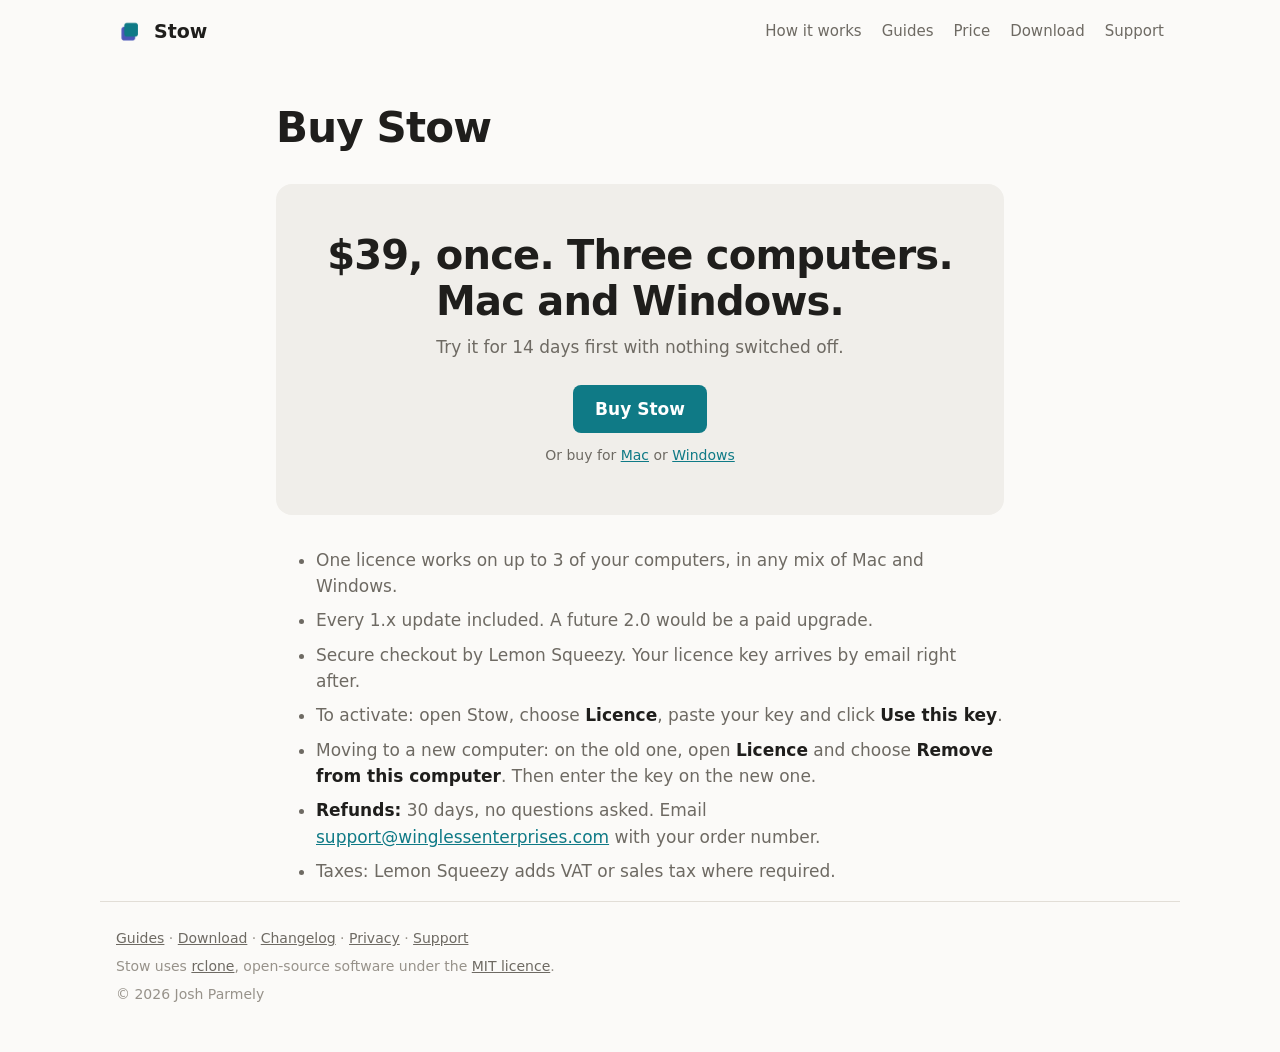
==== buy/index.html @ 5a2c9f39 "Site f1a015d" ====
<!doctype html>
<html lang="en">
<head>
<meta charset="utf-8">
<meta name="viewport" content="width=device-width, initial-scale=1">
<title>Buy | Stow</title>
<meta name="description" content="Stow is $39 once, for three computers, Mac and Windows. 14-day free trial and a 30-day refund, no questions asked.">
<link rel="icon" href="../icon.png">
<link rel="stylesheet" href="../style.css">
<script data-goatcounter="https://stow.goatcounter.com/count" async src="//gc.zgo.at/count.js"></script>
</head>
<body>

<header class="top">
  <a class="brand" href="../"><img src="../icon.png" alt="" width="28" height="28">Stow</a>
  <nav>
    <a href="../#how">How it works</a>
    <a href="../guides/">Guides</a>
    <a href="../buy/">Price</a>
    <a href="../download/">Download</a>
    <a href="../support/">Support</a>
  </nav>
</header>

<main class="page">
<h1>Buy Stow</h1>

<section class="price">
  <h2>$39, once. Three computers. Mac and Windows.</h2>
  <p>Try it for 14 days first with nothing switched off.</p>
  <div class="buy">
    <a class="button" data-buy href="https://wingless-enterprises.lemonsqueezy.com/checkout/buy/80c4538e-4181-4d3f-bd18-79e48f971d4a">Buy Stow</a>
    <p class="fine" data-buy-other>Or buy for <a data-platform="mac" href="https://wingless-enterprises.lemonsqueezy.com/checkout/buy/80c4538e-4181-4d3f-bd18-79e48f971d4a?checkout%5Bcustom%5D%5Bplatform%5D=mac">Mac</a>
      or <a data-platform="windows" href="https://wingless-enterprises.lemonsqueezy.com/checkout/buy/80c4538e-4181-4d3f-bd18-79e48f971d4a?checkout%5Bcustom%5D%5Bplatform%5D=windows">Windows</a></p>
  </div>
</section>

<ul>
  <li>One licence works on up to 3 of your computers, in any mix of Mac and Windows.</li>
  <li>Every 1.x update included. A future 2.0 would be a paid upgrade.</li>
  <li>Secure checkout by Lemon Squeezy. Your licence key arrives by email right after.</li>
  <li>To activate: open Stow, choose <strong>Licence</strong>, paste your key and click
    <strong>Use this key</strong>.</li>
  <li>Moving to a new computer: on the old one, open <strong>Licence</strong> and choose
    <strong>Remove from this computer</strong>. Then enter the key on the new one.</li>
  <li><strong>Refunds:</strong> 30 days, no questions asked. Email
    <a href="mailto:support@winglessenterprises.com">support@winglessenterprises.com</a> with your
    order number.</li>
  <li>Taxes: Lemon Squeezy adds VAT or sales tax where required.</li>
</ul>
</main>

<footer>
  <p><a href="../guides/">Guides</a> ·
    <a href="../download/">Download</a> ·
    <a href="https://github.com/HGWingless/stow/releases">Changelog</a> ·
    <a href="../privacy/">Privacy</a> ·
    <a href="../support/">Support</a></p>
  <p>Stow uses <a href="https://rclone.org">rclone</a>, open-source software under the
    <a href="https://github.com/rclone/rclone/blob/master/COPYING">MIT licence</a>.</p>
  <p>© 2026 Josh Parmely</p>
</footer>
<script>
  // One Buy button (SPL-125). It buys for the platform this browser is on, and the line under it
  // buys for the other. Lemon Squeezy records the platform and where the visitor came from.
  (() => {
    const CHECKOUT = "https://wingless-enterprises.lemonsqueezy.com/checkout/buy/80c4538e-4181-4d3f-bd18-79e48f971d4a";
    const NAMES = { mac: "Mac", windows: "Windows" };
    const ua = navigator.userAgent;
    // An iPad asks for the desktop site as a Mac, so a touch screen rules a Mac out.
    const os = /Windows/.test(ua) ? "windows"
      : /Macintosh/.test(ua) && navigator.maxTouchPoints < 2 ? "mac" : null;

    // Remember utm_source for the visit, so arriving on one page and buying on another still counts.
    let source = new URLSearchParams(location.search).get("utm_source");
    try {
      if (source) sessionStorage.setItem("utm_source", source);
      else source = sessionStorage.getItem("utm_source");
    } catch {}

    const checkout = (platform) => {
      const q = new URLSearchParams();
      if (platform) q.set("checkout[custom][platform]", platform);
      if (source) q.set("checkout[custom][source]", source);
      return q.size ? `${CHECKOUT}?${q}` : CHECKOUT;
    };

    for (const buy of document.querySelectorAll(".buy")) {
      const button = buy.querySelector("[data-buy]");
      const other = buy.querySelector("[data-buy-other]");
      button.href = checkout(os);
      for (const a of other.querySelectorAll("[data-platform]")) a.href = checkout(a.dataset.platform);
      if (!os) continue;
      const them = os === "mac" ? "windows" : "mac";
      button.textContent = `Buy Stow for ${NAMES[os]}`;
      other.innerHTML = "";
      other.append(`${os === "mac" ? "On Windows?" : "On a Mac?"} `);
      const link = document.createElement("a");
      link.href = checkout(them);
      link.textContent = `Buy for ${NAMES[them]}`;
      other.append(link);
    }
  })();
</script>

</body>
</html>
---- style.css ----
/* Stow's site. Colours are the app's own (mockups/README.md): teal is for actions only, and the
   status colours are not used here at all. */

:root {
  --bg: #fbfaf8;
  --panel: #f0eeea;
  --card: #ffffff;
  --border: #e2ded7;
  --text: #1f1e1c;
  --muted: #6e6a63;
  --faint: #97928a;
  --accent: #0f7a86;
  --accent-hover: #0b616b;
  --on-accent: #ffffff;
  --code-bg: #1f1e1c;
  --code-text: #eceae7;
  color-scheme: light;
}

@media (prefers-color-scheme: dark) {
  :root:not([data-theme="light"]) {
    --bg: #1b1d1f;
    --panel: #151719;
    --card: #212427;
    --border: #2a2d30;
    --text: #eceae7;
    --muted: #a39f98;
    --faint: #8b877f;
    --accent: #3fb0c2;
    --accent-hover: #6cc6d4;
    --on-accent: #0f1214;
    --code-bg: #151719;
    --code-text: #eceae7;
    color-scheme: dark;
  }
}

* { box-sizing: border-box; }

body {
  margin: 0;
  background: var(--bg);
  color: var(--text);
  font: 17px/1.55 -apple-system, BlinkMacSystemFont, "Segoe UI", system-ui, sans-serif;
  -webkit-font-smoothing: antialiased;
}

a { color: var(--accent); }
a:hover { color: var(--accent-hover); }

.top, main, footer {
  max-width: 1080px;
  margin: 0 auto;
  padding: 0 16px;
}

.top {
  display: flex;
  align-items: center;
  justify-content: space-between;
  gap: 16px;
  height: 64px;
}
.brand {
  display: flex;
  align-items: center;
  gap: 10px;
  color: var(--text);
  font-weight: 650;
  font-size: 19px;
  text-decoration: none;
}
.top nav { display: flex; gap: 20px; font-size: 15px; }
.top nav a { color: var(--muted); text-decoration: none; }
.top nav a:hover { color: var(--text); }

h1, h2 { letter-spacing: -0.02em; line-height: 1.15; }
h1 { font-size: clamp(34px, 6vw, 56px); margin: 48px 0 16px; }
h2 { font-size: 24px; margin: 0 0 10px; }

.hero { text-align: center; }
.lede { max-width: 640px; margin: 0 auto 28px; color: var(--muted); font-size: 19px; }

.downloads { display: flex; flex-wrap: wrap; justify-content: center; gap: 12px; }
.downloads p { flex-basis: 100%; margin: 0; }
.button {
  display: inline-block;
  padding: 11px 22px;
  border-radius: 8px;
  background: var(--accent);
  color: var(--on-accent);
  font-weight: 600;
  text-decoration: none;
}
.button:hover { background: var(--accent-hover); color: var(--on-accent); }
.fine, .soon { font-size: 14px; color: var(--faint); }

/* A platform with no release yet keeps its button, gone quiet, with a line saying so beside it. */
.button[aria-disabled="true"] {
  background: var(--panel);
  color: var(--faint);
  pointer-events: none;
}

.shot { margin: 40px auto 0; max-width: 960px; }
.shot img, .shot video {
  display: block;
  width: 100%;
  height: auto;
  /* The screenshots are whole macOS windows, rounded corners and all, so the shadow follows them. */
  filter: drop-shadow(0 16px 32px rgba(0, 0, 0, 0.22));
}

section { margin: 88px 0; }

.rules {
  display: grid;
  grid-template-columns: repeat(3, 1fr);
  gap: 20px;
}
.rules h3 { font-size: 19px; margin: 0 0 8px; letter-spacing: -0.01em; }
.rules p { margin: 0; }
.rules article {
  background: var(--card);
  border: 1px solid var(--border);
  border-radius: 12px;
  padding: 24px;
}
.rules p, .feature p, .fit li, .price p { color: var(--muted); }
.rules h2 { font-size: 20px; }
em { font-style: normal; color: var(--text); font-weight: 560; }

.feature {
  display: grid;
  grid-template-columns: 1.2fr 1fr;
  gap: 40px;
  align-items: center;
}
.feature .shot { margin: 0; }
.command { grid-template-columns: 1fr 1.2fr; }

pre {
  margin: 0;
  padding: 20px;
  border-radius: 12px;
  background: var(--code-bg);
  color: var(--code-text);
  font: 14px/1.6 ui-monospace, SFMono-Regular, Menlo, "Cascadia Mono", Consolas, monospace;
  overflow-x: auto;
}

.fit ul { padding-left: 20px; }
.fit li { margin: 6px 0; }

.price {
  text-align: center;
  background: var(--panel);
  border-radius: 16px;
  padding: 48px 24px;
}
.price h2 { font-size: 40px; }
.price p { max-width: 560px; margin: 0 auto 14px; }
.price .button { margin-top: 10px; }

footer p { margin: 6px 0; }
footer a { color: var(--muted); }

footer {
  border-top: 1px solid var(--border);
  padding-top: 20px;
  padding-bottom: 40px;
  color: var(--faint);
  font-size: 14px;
}

@media (max-width: 760px) {
  body { font-size: 16px; }
  h1 { margin-top: 28px; }
  section { margin: 56px 0; }
  .rules, .feature, .command, .steps-grid, .platforms { grid-template-columns: 1fr; }
  .command pre { order: 2; }
  .top nav { gap: 14px; font-size: 14px; }
  .shot { margin-top: 28px; }
}

/* A grid item defaults to min-width: auto, so the code block would widen the page on a phone. */
.feature > * { min-width: 0; }

/* The demo comes in both themes; only the one matching the reader's is shown. */
.demo .dark { display: none; }
@media (prefers-color-scheme: dark) {
  .demo .light { display: none; }
  .demo .dark { display: block; }
}
/* A recording is a rectangle, and its corners hold whatever was behind the window. Clip it to the
   window's own corners (a touch over 12.5 pt on a 1200 x 1000 pt window, so no background survives), in proportion so it holds at any
   width. */
.demo video { border-radius: 1.2% / 1.44%; }

/* Guides (SPL-96): one readable column. */
.guide { max-width: 720px; }
.guide h1 { font-size: clamp(30px, 5vw, 42px); margin: 40px 0 14px; }
.guide h2 { margin-top: 44px; }
.guide h3 { font-size: 19px; margin: 28px 0 8px; }
.guide p code, .guide li code {
  font: 0.92em ui-monospace, SFMono-Regular, Menlo, "Cascadia Mono", Consolas, monospace;
  padding: 1px 5px;
  border-radius: 5px;
  background: var(--code-bg);
  color: var(--code-text);
  overflow-wrap: anywhere;
}
.guide p, .guide li { color: var(--muted); }
.guide strong { color: var(--text); font-weight: 600; }
.guide .kicker { margin: 32px 0 0; font-size: 14px; color: var(--faint); }
.guide .lede { margin: 0 0 8px; text-align: left; }
.guide li { margin: 8px 0; }
.steps { padding-left: 22px; }
.try {
  margin: 64px 0 32px;
  padding: 32px 24px;
  border-radius: 16px;
  background: var(--panel);
  text-align: center;
}
.try h2 { margin-top: 0; }
.try .shot { margin: 20px auto; }
.guide-list { list-style: none; padding: 0; }
.guide-list li { margin: 24px 0; }
.guide-list a { font-size: 20px; font-weight: 600; text-decoration: none; }
.guide-list p { margin: 4px 0 0; }

/* The sentence the demo ends on, said under it as well (SPL-125). */
.sentence {
  max-width: 680px;
  margin: 24px auto 0;
  padding: 14px 18px;
  border-left: 3px solid var(--accent);
  border-radius: 8px;
  background: var(--card);
  color: var(--text);
  font-size: 18px;
  text-align: left;
}

.how h2, .why h2, .faq h2 { margin-bottom: 20px; }
.steps-grid {
  display: grid;
  grid-template-columns: repeat(3, 1fr);
  gap: 20px;
  margin: 0;
  padding: 0;
  list-style: none;
  counter-reset: step;
}
.steps-grid li { counter-increment: step; }
.steps-grid li::before {
  content: counter(step);
  display: inline-block;
  width: 30px;
  height: 30px;
  margin-bottom: 10px;
  border-radius: 50%;
  background: var(--accent);
  color: var(--on-accent);
  font-weight: 700;
  line-height: 30px;
  text-align: center;
}
.steps-grid h3 { font-size: 19px; margin: 0 0 6px; }
.steps-grid p { margin: 0; color: var(--muted); }

.ticks { padding-left: 20px; }
.ticks li { margin: 10px 0; color: var(--muted); }
.ticks strong { color: var(--text); font-weight: 600; }

.buy { margin-top: 10px; }
.buy .fine { margin: 12px auto 0; }

.faq details {
  border-bottom: 1px solid var(--border);
  padding: 14px 0;
}
.faq details:first-of-type { border-top: 1px solid var(--border); }
.faq summary { font-weight: 600; cursor: pointer; }
.faq details p { margin: 10px 0 0; color: var(--muted); max-width: 720px; }

/* The plain pages: download, buy, privacy, support. One readable column, like a guide. */
.page { max-width: 760px; }
.page h1 { font-size: clamp(30px, 5vw, 42px); margin: 40px 0 10px; }
.page h2 { margin-top: 40px; }
.page > p, .page li { color: var(--muted); }
.page li { margin: 8px 0; }
.page strong { color: var(--text); font-weight: 600; }
.page .lede { margin: 0 0 24px; text-align: left; }
.page .price { margin: 32px 0; }

.platforms {
  display: grid;
  grid-template-columns: 1fr 1fr;
  gap: 20px;
  margin: 28px 0;
}
.platforms article {
  min-width: 0;
  padding: 24px;
  border: 1px solid var(--border);
  border-radius: 12px;
  background: var(--card);
}
.platforms h2 { margin-top: 0; }
.platforms ul { padding-left: 20px; margin: 16px 0 0; }
.platforms li { color: var(--muted); }
.platforms .downloads { justify-content: flex-start; }

/* After the base rules above, so these win on a phone. The nav keeps the four pages and drops the
   in-page link, which the home page reaches by scrolling anyway. */
@media (max-width: 760px) {
  .steps-grid, .platforms { grid-template-columns: 1fr; }
  .top nav a[href$="#how"] { display: none; }
}
@media (max-width: 400px) {
  .top nav { gap: 12px; font-size: 13px; }
}
@media (max-width: 360px) {
  .top { gap: 8px; }
  .top nav { gap: 9px; }
}
.page .price h2 { margin-top: 0; }
@media (max-width: 760px) {
  .price h2 { font-size: 30px; }
}
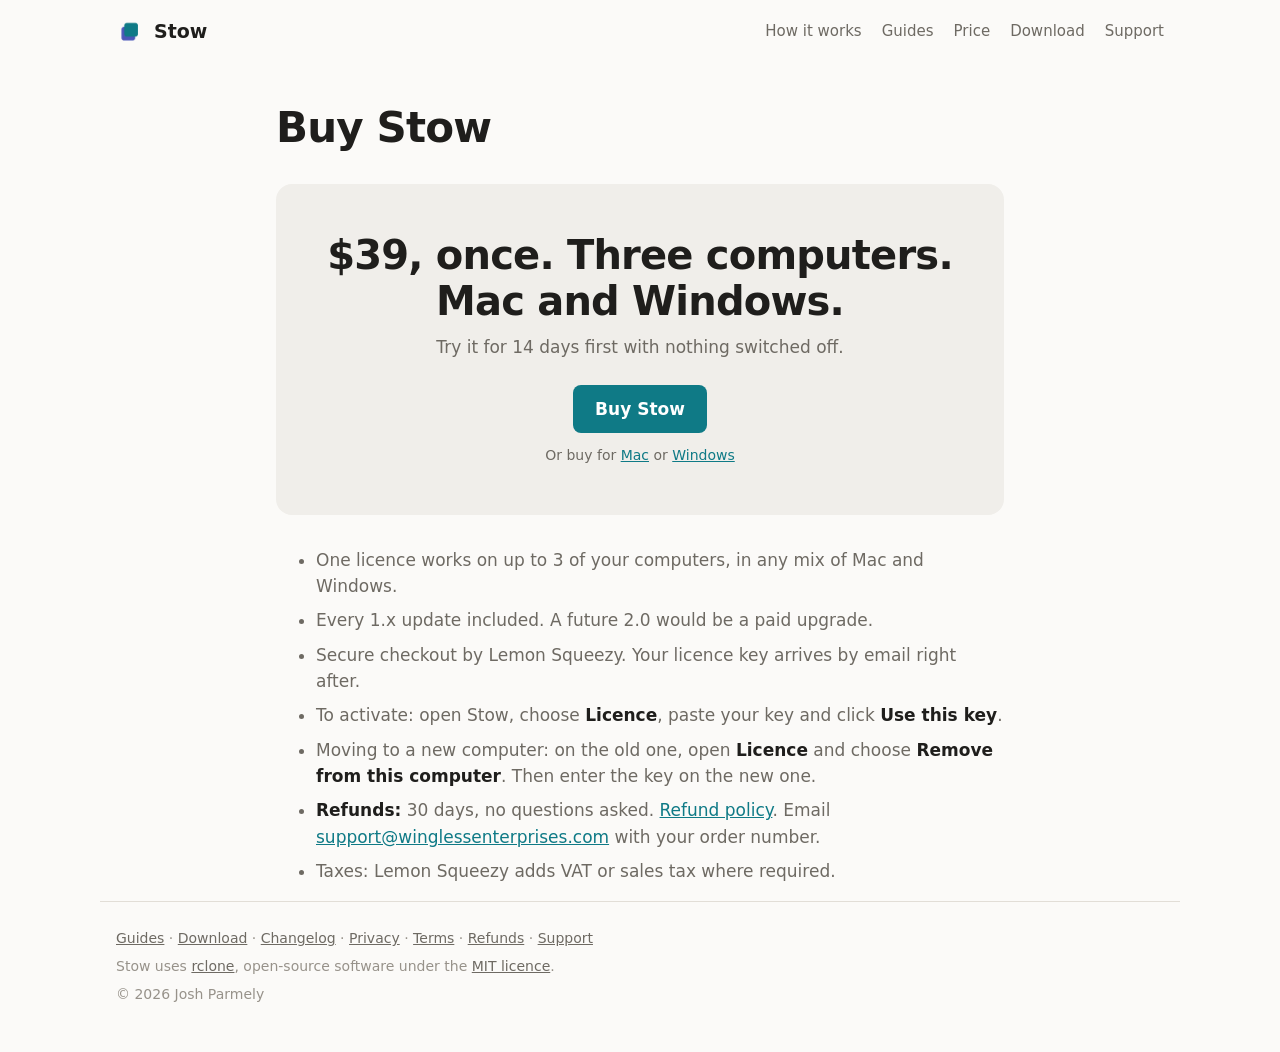
==== commit 6e58e6a2: "SPL-129: Add Terms of Service and Refund Policy pages" ====
--- a/buy/index.html
+++ b/buy/index.html
@@ -43,7 +43,7 @@
     <strong>Use this key</strong>.</li>
   <li>Moving to a new computer: on the old one, open <strong>Licence</strong> and choose
     <strong>Remove from this computer</strong>. Then enter the key on the new one.</li>
-  <li><strong>Refunds:</strong> 30 days, no questions asked. Email
+  <li><strong>Refunds:</strong> 30 days, no questions asked. <a href="../refund/">Refund policy</a>. Email
     <a href="mailto:support@winglessenterprises.com">support@winglessenterprises.com</a> with your
     order number.</li>
   <li>Taxes: Lemon Squeezy adds VAT or sales tax where required.</li>
@@ -55,6 +55,8 @@
     <a href="../download/">Download</a> ·
     <a href="https://github.com/HGWingless/stow/releases">Changelog</a> ·
     <a href="../privacy/">Privacy</a> ·
+    <a href="../terms/">Terms</a> ·
+    <a href="../refund/">Refunds</a> ·
     <a href="../support/">Support</a></p>
   <p>Stow uses <a href="https://rclone.org">rclone</a>, open-source software under the
     <a href="https://github.com/rclone/rclone/blob/master/COPYING">MIT licence</a>.</p>
--- a/style.css
+++ b/style.css
@@ -95,12 +95,6 @@
 .button:hover { background: var(--accent-hover); color: var(--on-accent); }
 .fine, .soon { font-size: 14px; color: var(--faint); }
 
-/* A platform with no release yet keeps its button, gone quiet, with a line saying so beside it. */
-.button[aria-disabled="true"] {
-  background: var(--panel);
-  color: var(--faint);
-  pointer-events: none;
-}
 
 .shot { margin: 40px auto 0; max-width: 960px; }
 .shot img, .shot video {
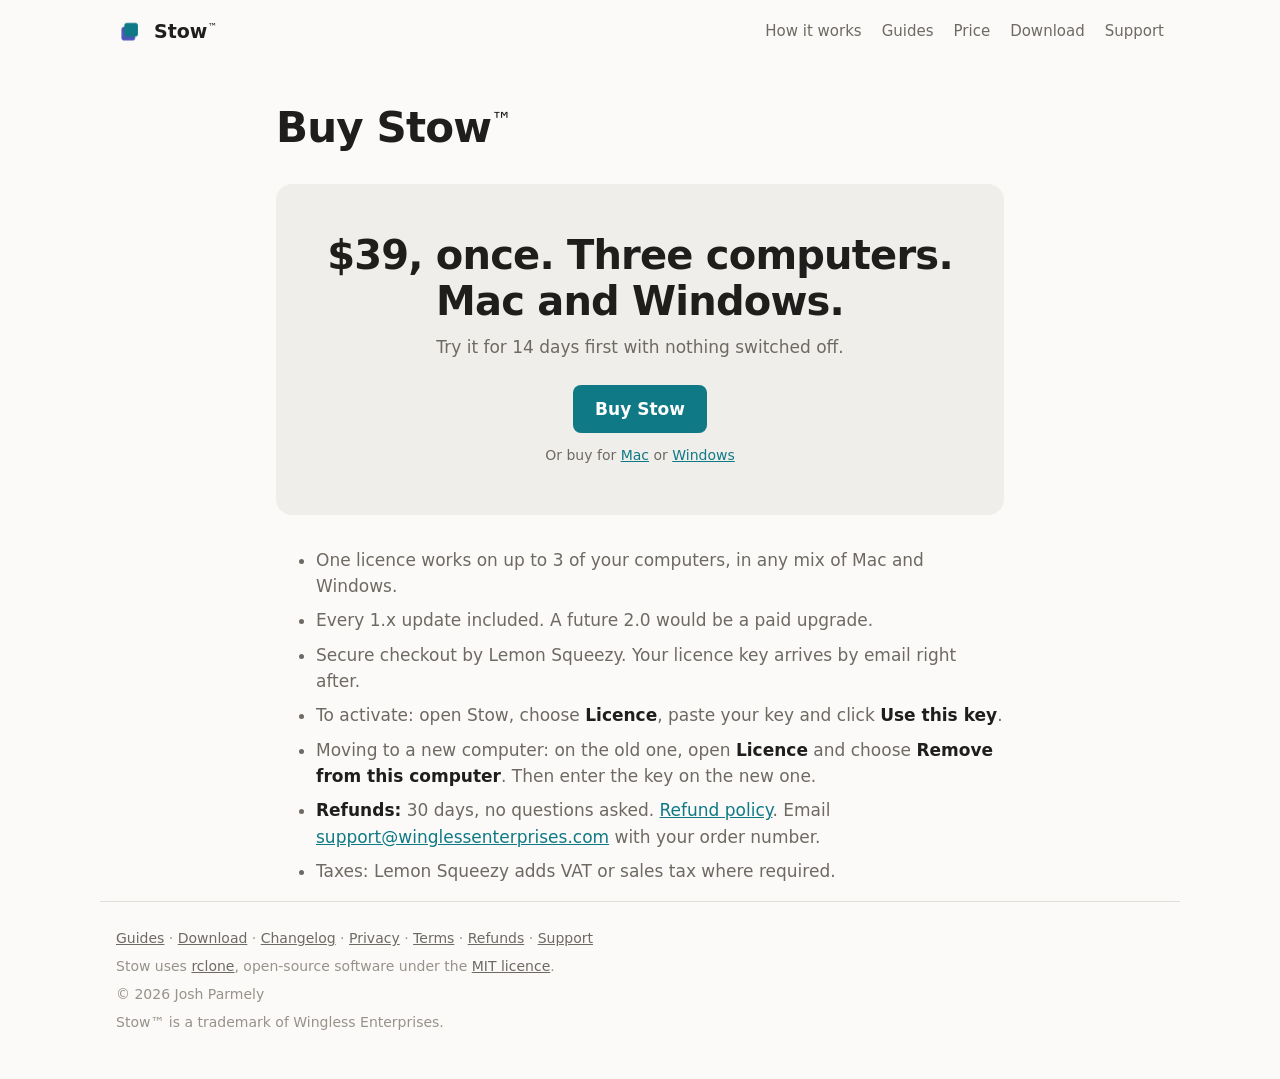
==== commit db7da720: "SPL-136: Add ™ to Stow on the site" ====
--- a/buy/index.html
+++ b/buy/index.html
@@ -12,7 +12,7 @@
 <body>
 
 <header class="top">
-  <a class="brand" href="../"><img src="../icon.png" alt="" width="28" height="28">Stow</a>
+  <a class="brand" href="../"><img src="../icon.png" alt="" width="28" height="28">Stow<span class="tm">™</span></a>
   <nav>
     <a href="../#how">How it works</a>
     <a href="../guides/">Guides</a>
@@ -23,15 +23,15 @@
 </header>
 
 <main class="page">
-<h1>Buy Stow</h1>
+<h1>Buy Stow<span class="tm">™</span></h1>
 
 <section class="price">
   <h2>$39, once. Three computers. Mac and Windows.</h2>
   <p>Try it for 14 days first with nothing switched off.</p>
   <div class="buy">
-    <a class="button" data-buy href="https://wingless-enterprises.lemonsqueezy.com/checkout/buy/80c4538e-4181-4d3f-bd18-79e48f971d4a">Buy Stow</a>
-    <p class="fine" data-buy-other>Or buy for <a data-platform="mac" href="https://wingless-enterprises.lemonsqueezy.com/checkout/buy/80c4538e-4181-4d3f-bd18-79e48f971d4a?checkout%5Bcustom%5D%5Bplatform%5D=mac">Mac</a>
-      or <a data-platform="windows" href="https://wingless-enterprises.lemonsqueezy.com/checkout/buy/80c4538e-4181-4d3f-bd18-79e48f971d4a?checkout%5Bcustom%5D%5Bplatform%5D=windows">Windows</a></p>
+    <a class="button" data-buy href="https://wingless-enterprises.lemonsqueezy.com/checkout/buy/a95eadf1-95b6-473c-a8c3-6c61bf2e59cf">Buy Stow</a>
+    <p class="fine" data-buy-other>Or buy for <a data-platform="mac" href="https://wingless-enterprises.lemonsqueezy.com/checkout/buy/a95eadf1-95b6-473c-a8c3-6c61bf2e59cf?checkout%5Bcustom%5D%5Bplatform%5D=mac">Mac</a>
+      or <a data-platform="windows" href="https://wingless-enterprises.lemonsqueezy.com/checkout/buy/a95eadf1-95b6-473c-a8c3-6c61bf2e59cf?checkout%5Bcustom%5D%5Bplatform%5D=windows">Windows</a></p>
   </div>
 </section>
 
@@ -61,12 +61,13 @@
   <p>Stow uses <a href="https://rclone.org">rclone</a>, open-source software under the
     <a href="https://github.com/rclone/rclone/blob/master/COPYING">MIT licence</a>.</p>
   <p>© 2026 Josh Parmely</p>
+  <p>Stow™ is a trademark of Wingless Enterprises.</p>
 </footer>
 <script>
   // One Buy button (SPL-125). It buys for the platform this browser is on, and the line under it
   // buys for the other. Lemon Squeezy records the platform and where the visitor came from.
   (() => {
-    const CHECKOUT = "https://wingless-enterprises.lemonsqueezy.com/checkout/buy/80c4538e-4181-4d3f-bd18-79e48f971d4a";
+    const CHECKOUT = "https://wingless-enterprises.lemonsqueezy.com/checkout/buy/a95eadf1-95b6-473c-a8c3-6c61bf2e59cf";
     const NAMES = { mac: "Mac", windows: "Windows" };
     const ua = navigator.userAgent;
     // An iPad asks for the desktop site as a Mac, so a touch screen rules a Mac out.
--- a/style.css
+++ b/style.css
@@ -70,6 +70,10 @@
   font-size: 19px;
   text-decoration: none;
 }
+/* SPL-136: the trademark sign, small and raised, so it doesn't shout in headings or the wordmark. */
+.tm { font-size: 0.5em; vertical-align: super; line-height: 0; font-weight: 400; }
+/* In the flex wordmark the sign is its own flex item: cancel the gap and raise it by hand. */
+.brand .tm { margin-left: -10px; position: relative; top: -0.5em; }
 .top nav { display: flex; gap: 20px; font-size: 15px; }
 .top nav a { color: var(--muted); text-decoration: none; }
 .top nav a:hover { color: var(--text); }
